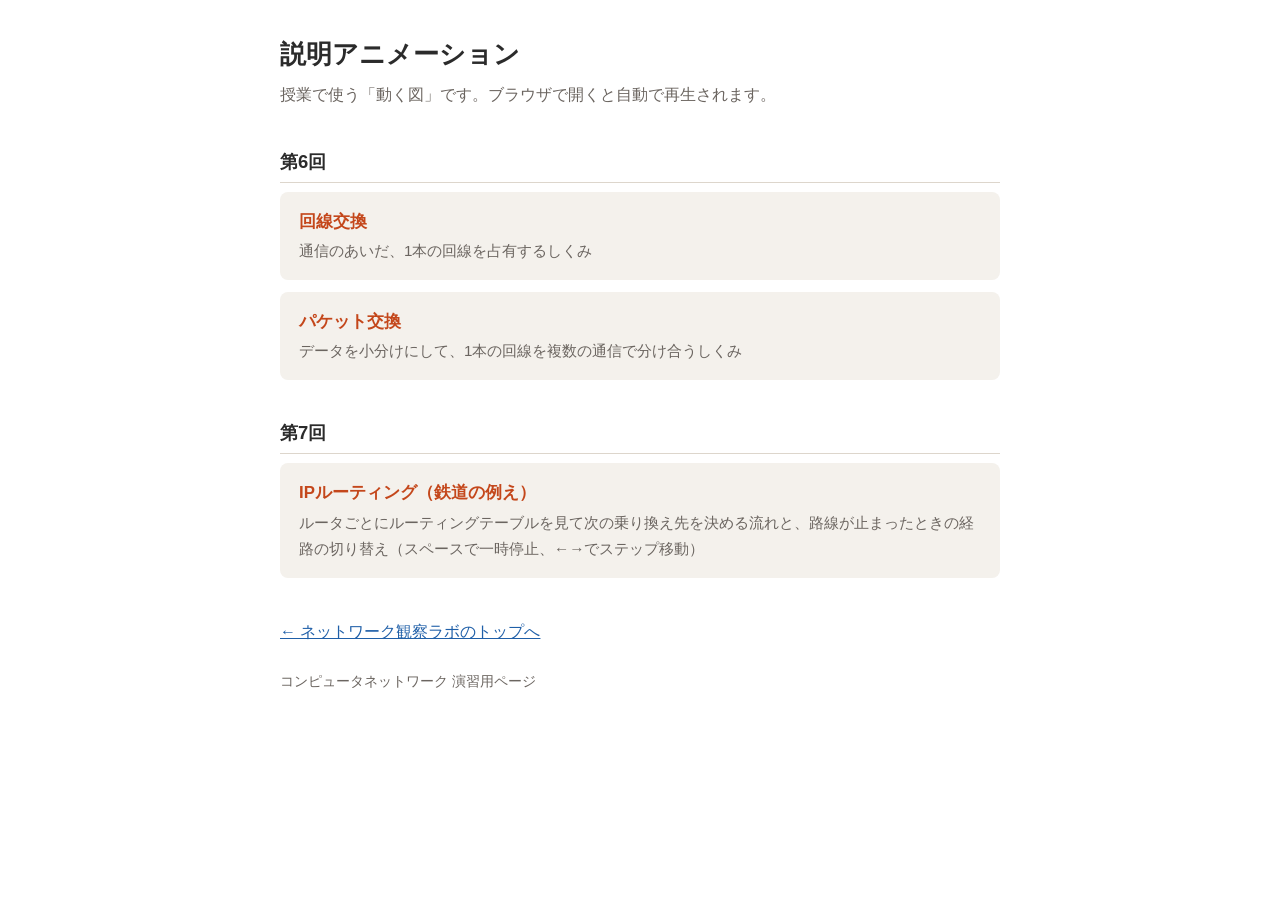
==== animations/index.html @ 3a7d88e4 "トップページとアニメ一覧を追加" ====
<!DOCTYPE html>
<html lang="ja">
<head>
<meta charset="utf-8">
<meta name="viewport" content="width=device-width, initial-scale=1">
<title>説明アニメーション｜ネットワーク観察ラボ</title>
<link rel="icon" href="data:,">
<style>
  :root { --ink:#2b2b2b; --muted:#6b6560; --accent:#c4471b; --bg:#ffffff; --panel:#f4f1ec; --line:#ddd6cc; }
  * { box-sizing: border-box; }
  body { margin:0; background:var(--bg); color:var(--ink);
    font-family: "Hiragino Sans","Hiragino Kaku Gothic ProN","Meiryo","Yu Gothic",sans-serif; line-height:1.75; }
  main { max-width: 760px; margin: 0 auto; padding: 32px 20px 64px; }
  h1 { font-size: 1.6rem; margin: 0 0 4px; }
  h2 { font-size: 1.15rem; margin: 2em 0 .5em; padding-bottom: 4px; border-bottom: 1px solid var(--line); }
  .lead { color: var(--muted); margin-top: 0; }
  .cards { display: grid; gap: 12px; }
  .card { display: block; background: var(--panel); border-radius: 8px; padding: 14px 18px;
    text-decoration: none; color: var(--ink); border: 1px solid transparent; }
  .card:hover { border-color: var(--line); background: #efebe4; }
  .card h3 { margin: 0 0 2px; font-size: 1.05rem; color: var(--accent); }
  .card p { margin: 0; color: var(--muted); font-size: .95rem; }
  .back { margin-top: 40px; }
  a { color: #1f5fa8; }
  footer { margin-top: 24px; color: var(--muted); font-size: .85rem; }
</style>
</head>
<body>
<main>
  <h1>説明アニメーション</h1>
  <p class="lead">授業で使う「動く図」です。ブラウザで開くと自動で再生されます。</p>

  <h2>第6回</h2>
  <div class="cards">
    <a class="card" href="2026-06-CircuitSwitching.html">
      <h3>回線交換</h3>
      <p>通信のあいだ、1本の回線を占有するしくみ</p>
    </a>
    <a class="card" href="2026-06-PacketSwitching-Anime.html">
      <h3>パケット交換</h3>
      <p>データを小分けにして、1本の回線を複数の通信で分け合うしくみ</p>
    </a>
  </div>

  <h2>第7回</h2>
  <div class="cards">
    <a class="card" href="2026-07-Routing-Anime.html">
      <h3>IPルーティング（鉄道の例え）</h3>
      <p>ルータごとにルーティングテーブルを見て次の乗り換え先を決める流れと、路線が止まったときの経路の切り替え（スペースで一時停止、←→でステップ移動）</p>
    </a>
  </div>

  <p class="back"><a href="../">← ネットワーク観察ラボのトップへ</a></p>
  <footer>コンピュータネットワーク 演習用ページ</footer>
</main>
</body>
</html>
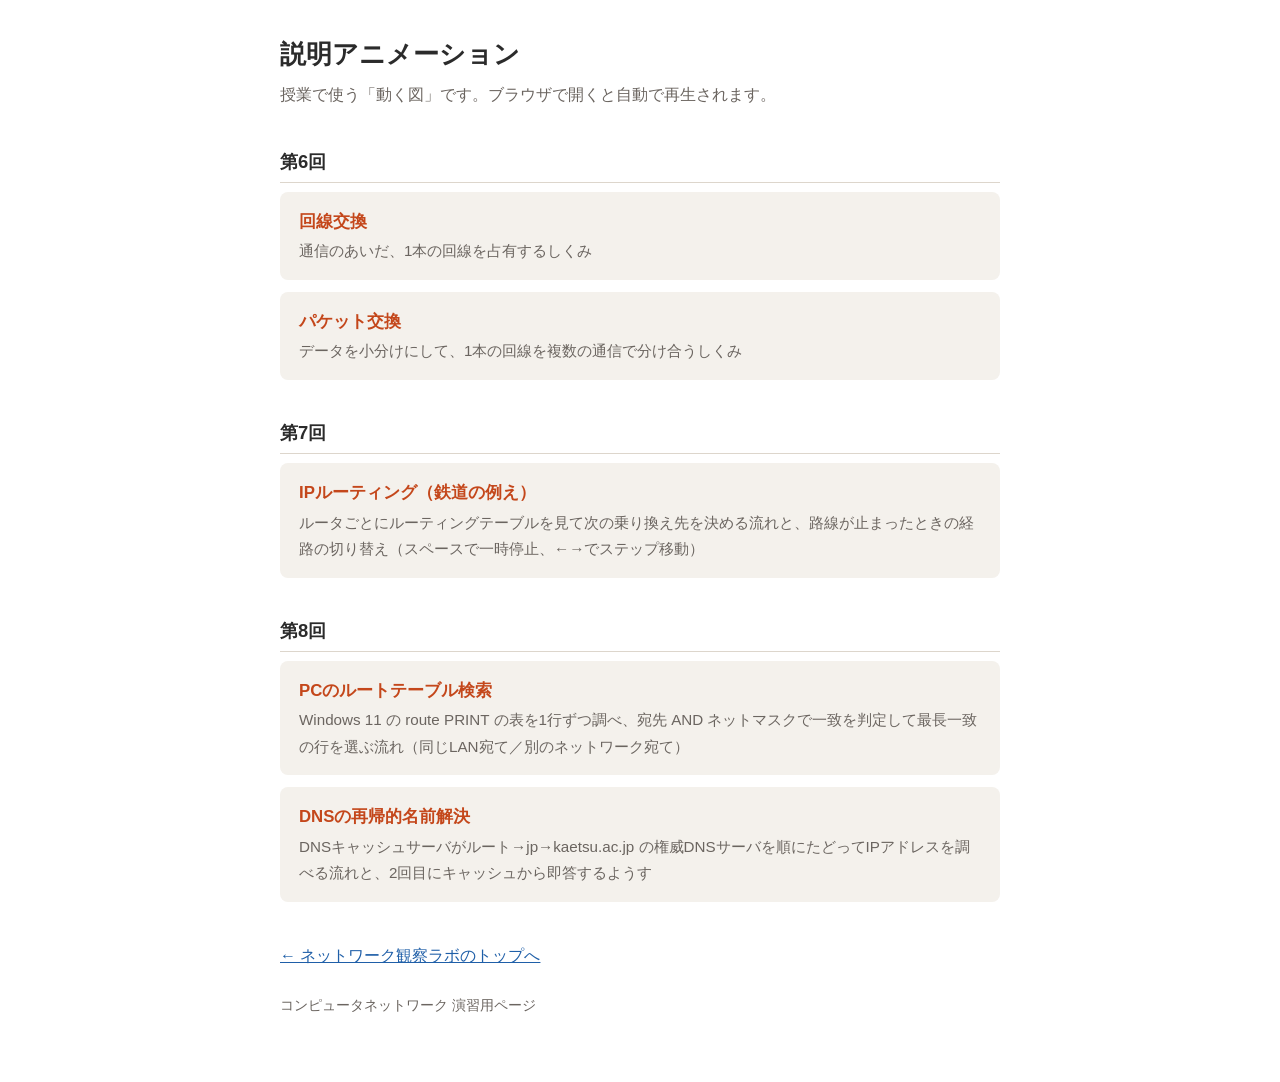
==== commit b01ce7fa: "animations: 第8回のアニメ2つを一覧に追加 Co-Authored-By: Claude Opus 5.5 <noreply@anthropic.com> Claude-Session: " ====
--- a/animations/index.html
+++ b/animations/index.html
@@ -50,6 +50,18 @@
     </a>
   </div>
 
+  <h2>第8回</h2>
+  <div class="cards">
+    <a class="card" href="2026-08-RouteTable-Anime.html">
+      <h3>PCのルートテーブル検索</h3>
+      <p>Windows 11 の route PRINT の表を1行ずつ調べ、宛先 AND ネットマスクで一致を判定して最長一致の行を選ぶ流れ（同じLAN宛て／別のネットワーク宛て）</p>
+    </a>
+    <a class="card" href="2026-08-DNS-Resolve-Anime.html">
+      <h3>DNSの再帰的名前解決</h3>
+      <p>DNSキャッシュサーバがルート→jp→kaetsu.ac.jp の権威DNSサーバを順にたどってIPアドレスを調べる流れと、2回目にキャッシュから即答するようす</p>
+    </a>
+  </div>
+
   <p class="back"><a href="../">← ネットワーク観察ラボのトップへ</a></p>
   <footer>コンピュータネットワーク 演習用ページ</footer>
 </main>
